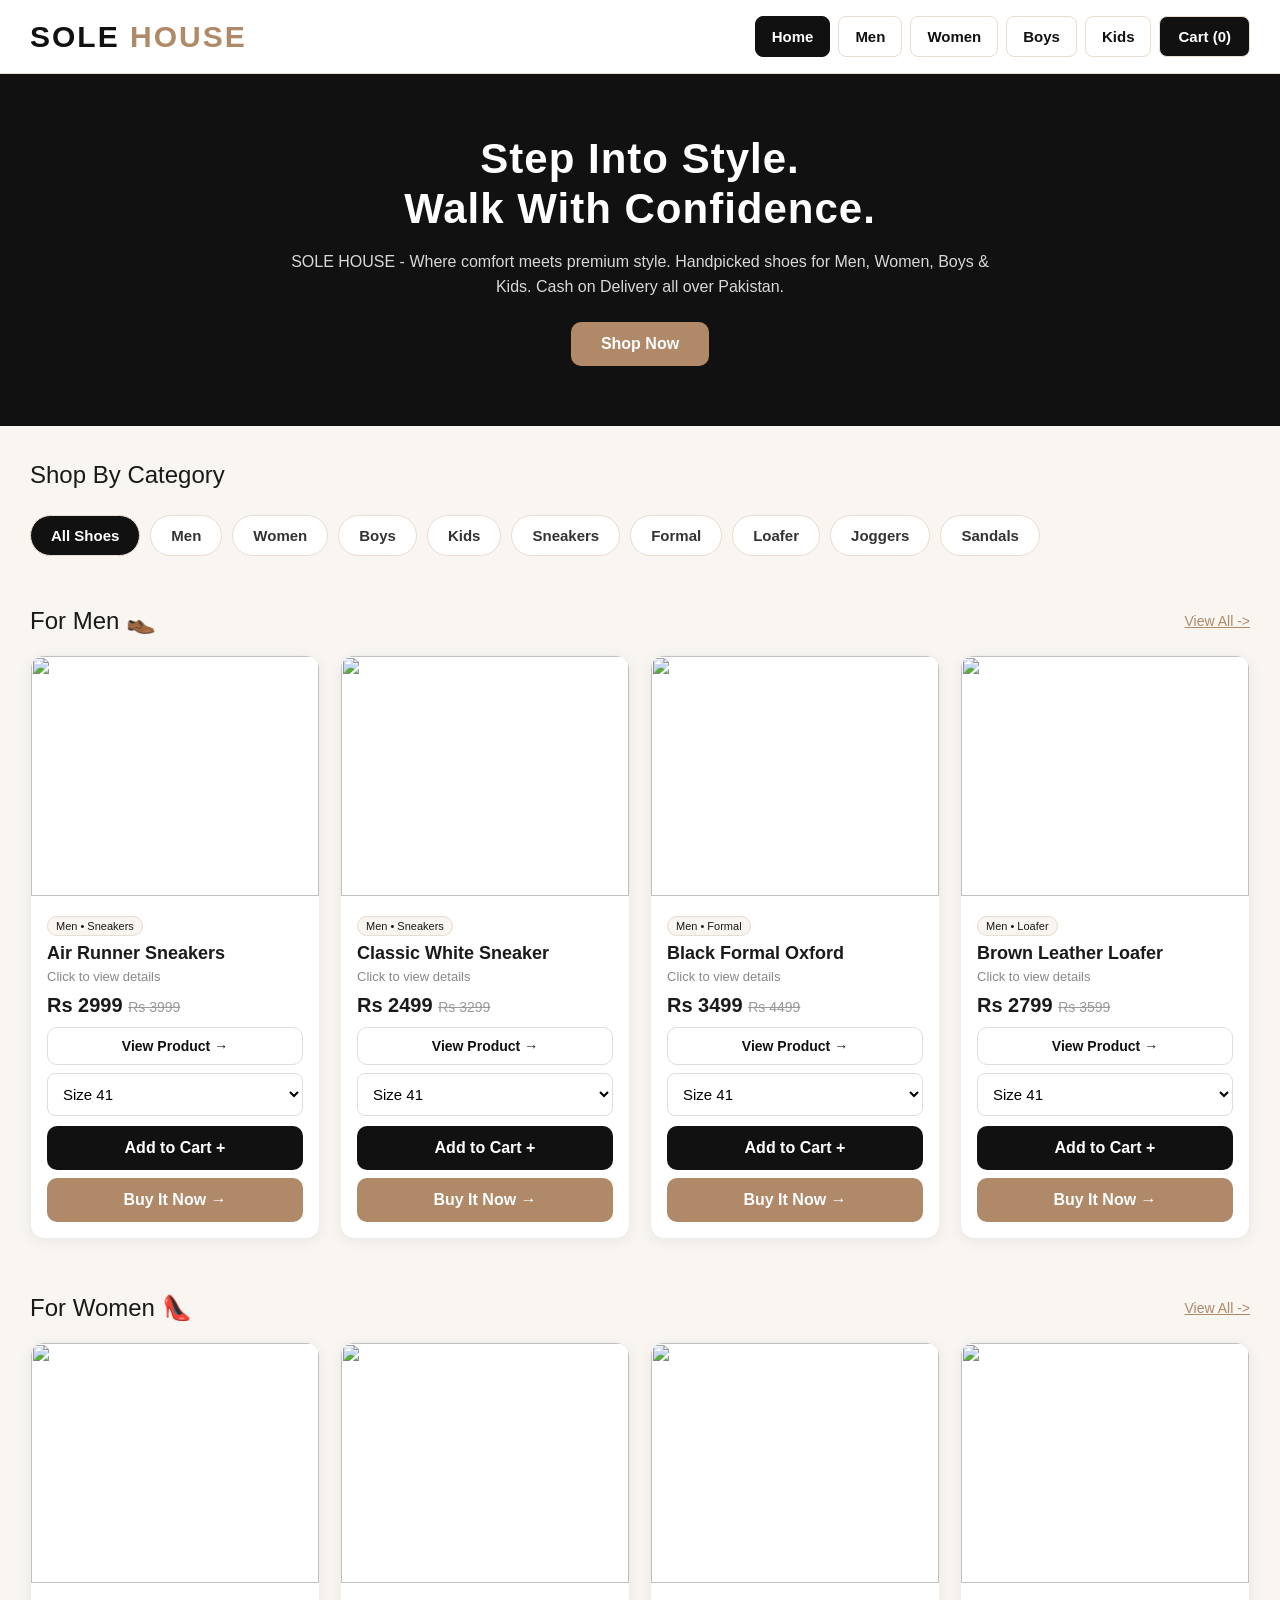
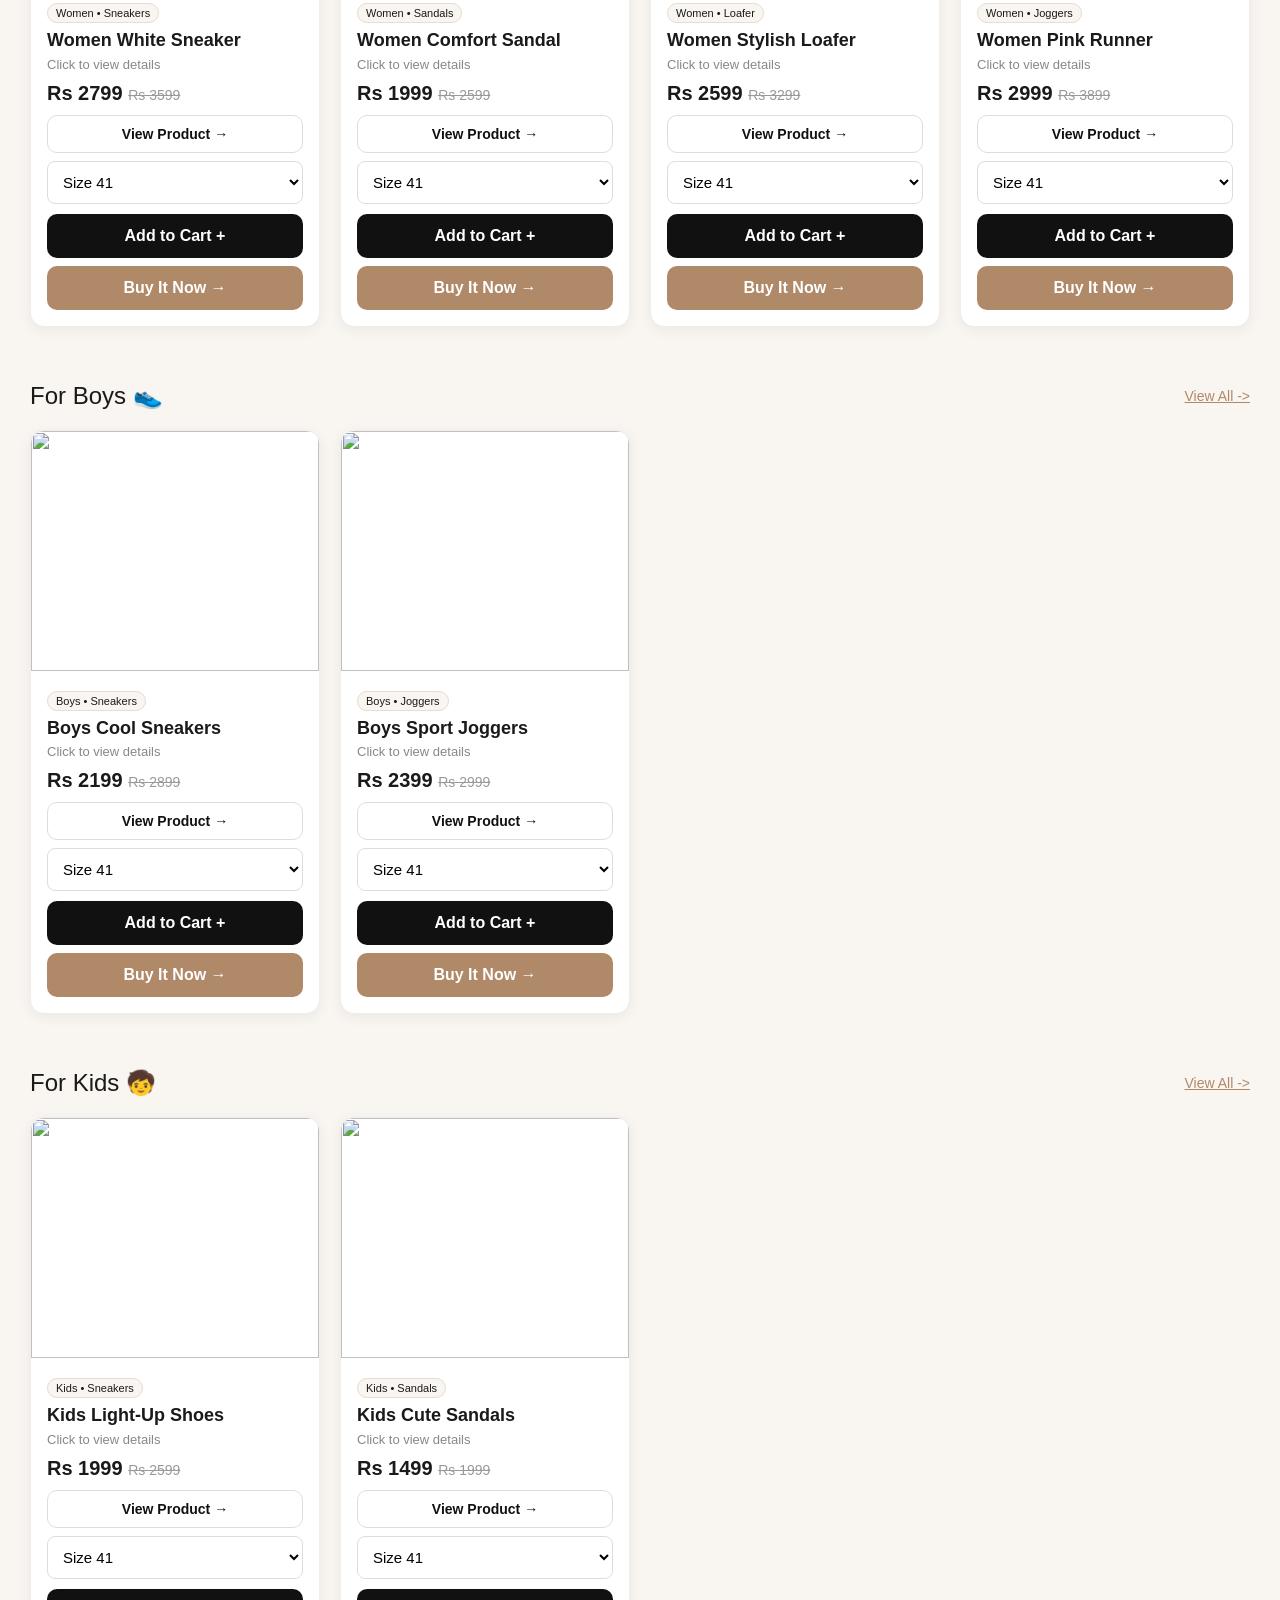
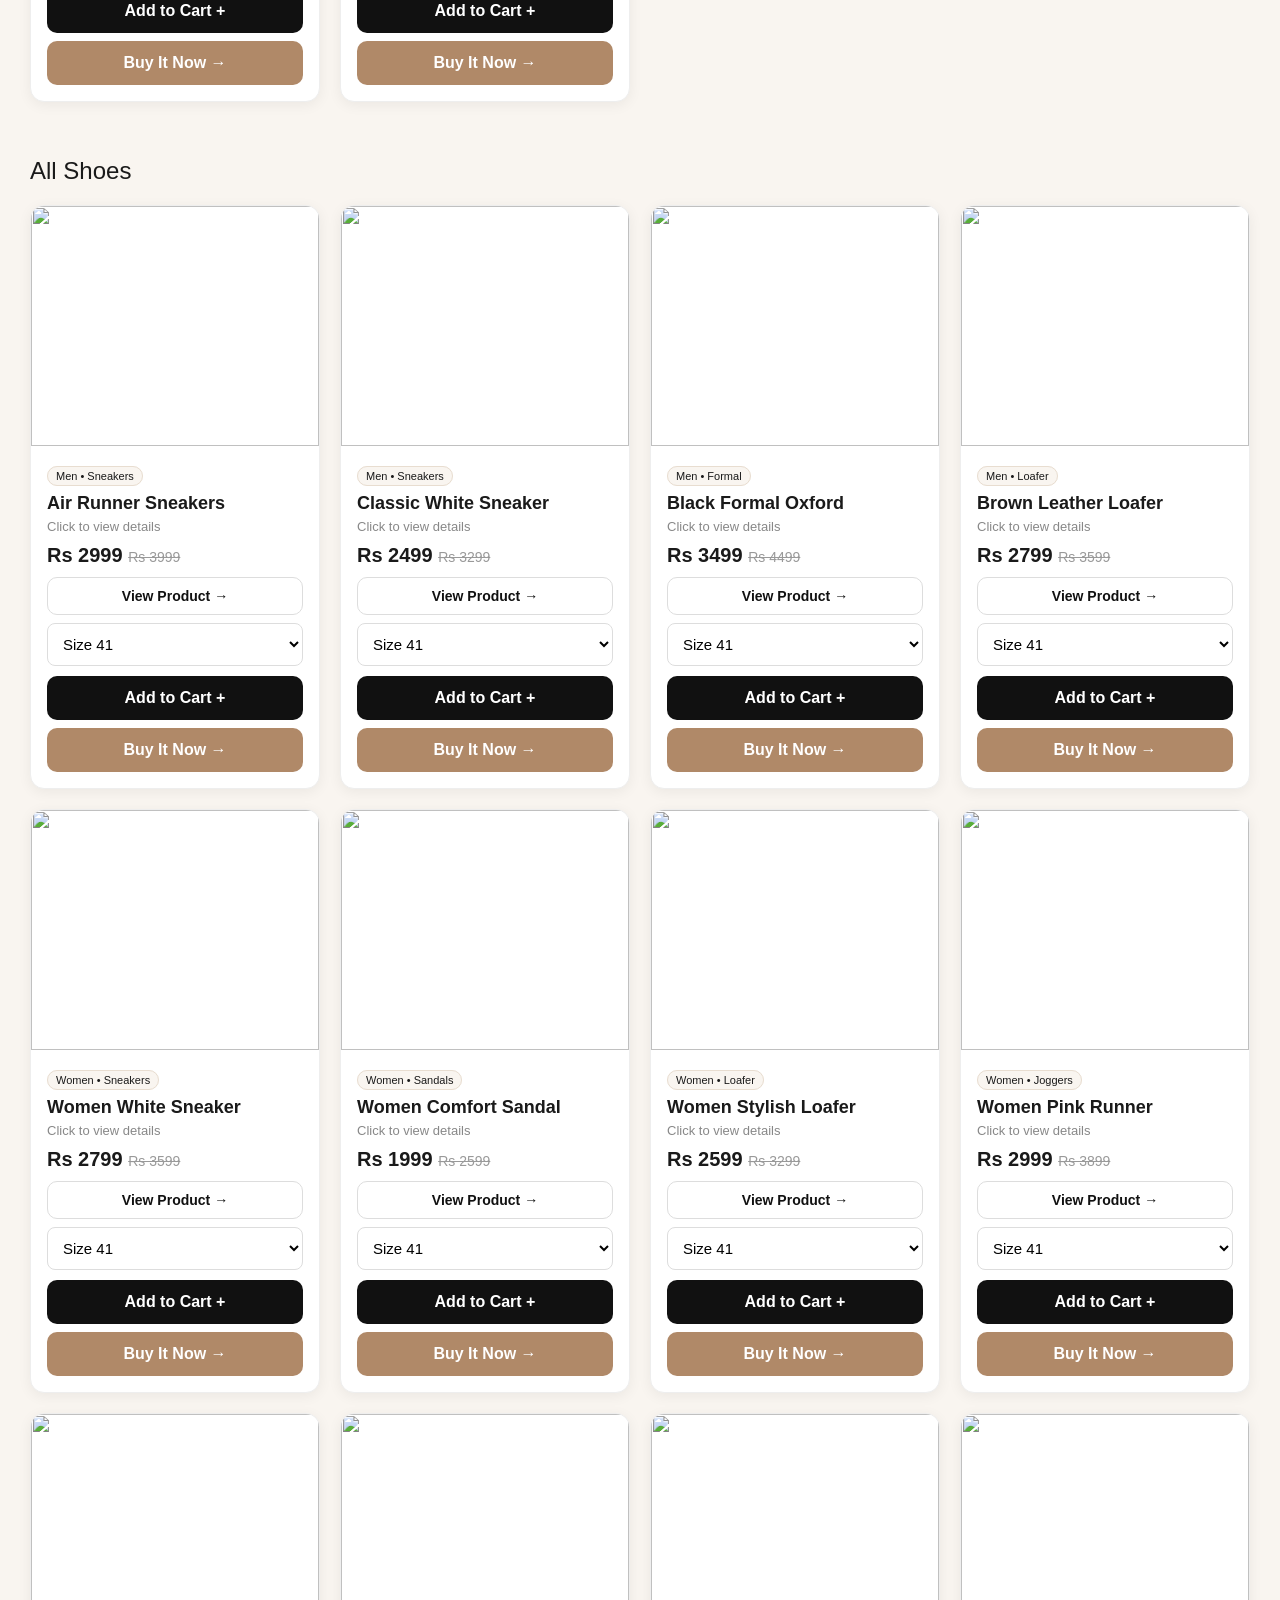
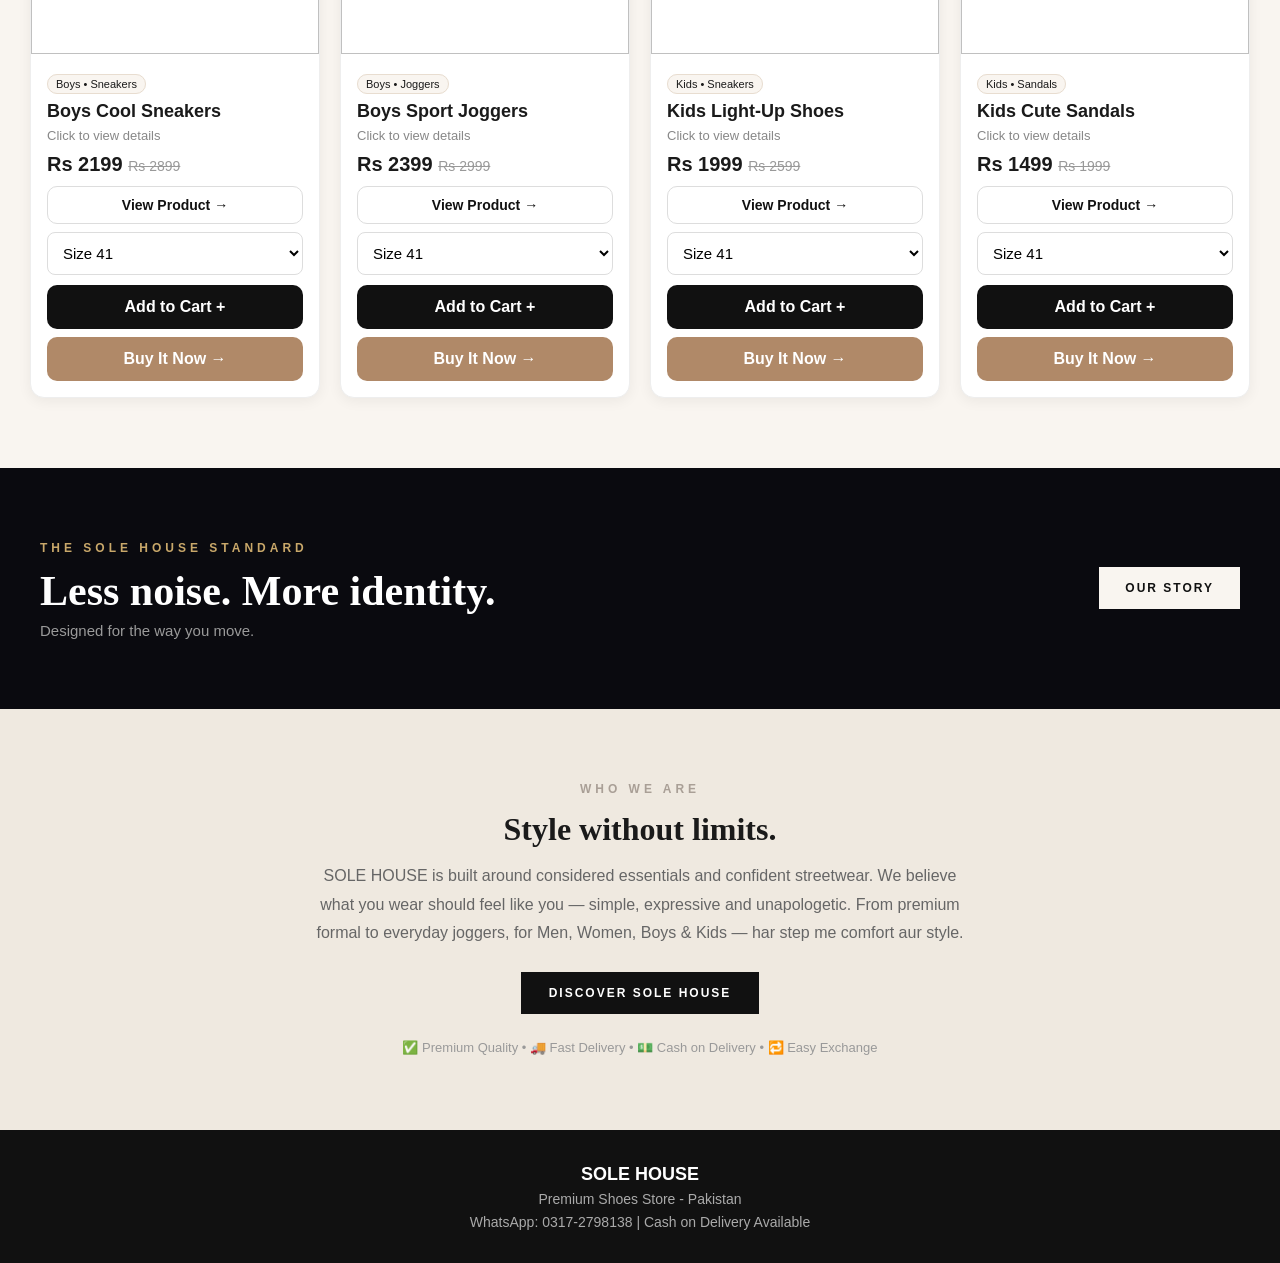
==== sole index.html @ 08cd83a7 "Add files via upload" ====
<!DOCTYPE html>
<html lang="en">
<head>
<meta charset="UTF-8">
<meta name="viewport" content="width=device-width, initial-scale=1.0">
<title>SOLE HOUSE - Premium Shoes Store</title>
<style>
*{margin:0;padding:0;box-sizing:border-box;font-family:'Segoe UI',Arial,sans-serif}
body{background:#F9F5F0;color:#1a1a1a}
header{background:#fff;color:#111;padding:16px 30px;position:sticky;top:0;z-index:100;border-bottom:1px solid #e8ddd0}
.top{display:flex;justify-content:space-between;align-items:center;flex-wrap:wrap;gap:12px;max-width:1300px;margin:auto}
.logo{font-size:30px;font-weight:900;letter-spacing:2px;cursor:pointer}
.logo span{color:#B08968}
nav{display:flex;gap:8px;flex-wrap:wrap}
nav button{background:#fff;color:#111;border:1px solid #e8ddd0;padding:11px 16px;font-size:15px;font-weight:700;border-radius:8px;cursor:pointer}
nav button:hover, nav button.active{background:#111;color:#fff;border-color:#111}
.cart-btn{background:#111!important;color:#fff!important;padding:11px 18px!important}
.hero{background:#111;color:#fff;text-align:center;padding:60px 20px}
.hero h1{font-size:42px;line-height:1.2;letter-spacing:1px}
.hero p{margin:14px auto;max-width:700px;font-size:16px;color:#d8d8d8;line-height:1.6}
.hero button{background:#B08968;color:#fff;border:none;padding:13px 30px;font-size:16px;font-weight:800;border-radius:10px;cursor:pointer;margin-top:8px}
.section-title{max-width:1300px;margin:35px auto 10px;padding:0 30px;font-size:24px;display:flex;justify-content:space-between;align-items:center}
.section-title a{font-size:14px;color:#B08968;cursor:pointer;text-decoration:underline}
.cat{display:flex;gap:10px;overflow:auto;padding:16px 30px;max-width:1300px;margin:auto}
.cat button{background:#fff;border:1px solid #e8ddd0;padding:11px 20px;font-size:15px;font-weight:700;border-radius:30px;cursor:pointer;white-space:nowrap;color:#333}
.cat button.active{background:#111;color:#fff}
.grid{display:grid;grid-template-columns:repeat(auto-fill,minmax(250px,1fr));gap:20px;padding:10px 30px 20px;max-width:1300px;margin:auto}
.card{background:#fff;border-radius:14px;overflow:hidden;box-shadow:0 3px 14px rgba(0,0,0,.06);border:1px solid #eee;cursor:pointer;transition:.2s}
.card:hover{transform:translateY(-4px);box-shadow:0 8px 20px rgba(0,0,0,.12)}
.card img{width:100%;height:240px;object-fit:cover}
.card .info{padding:16px}
.card h3{font-size:18px;line-height:1.3}
.card p{color:#888;font-size:13px;margin-top:4px}
.price{font-size:20px;font-weight:900;margin:10px 0}
.price s{color:#999;font-size:14px;font-weight:400}
select{width:100%;padding:11px;border-radius:8px;border:1px solid #ddd;margin-bottom:10px;font-size:15px;background:#fff}
.add{width:100%;background:#111;color:#fff;border:none;padding:13px;border-radius:10px;font-size:16px;font-weight:800;cursor:pointer}
.add:hover{background:#B08968}
.buy-now{width:100%;background:#B08968;color:#fff;border:none;padding:13px;border-radius:10px;font-size:16px;font-weight:800;cursor:pointer;margin-top:8px}
.buy-now:hover{background:#111}
.view-btn{width:100%;background:#fff;color:#111;border:1px solid #ddd;padding:10px;border-radius:10px;font-size:14px;font-weight:700;cursor:pointer;margin-bottom:8px}
.about-black{background:#0a0a0f;color:#fff;padding:70px 30px;margin-top:50px}
.about-black-inner{max-width:1200px;margin:auto;display:flex;justify-content:space-between;align-items:center;gap:30px;flex-wrap:wrap}
.about-black small{letter-spacing:4px;font-size:12px;color:#C9A86A;font-weight:700}
.about-black h2{font-size:42px;font-family:Georgia,serif;line-height:1.1;margin:12px 0 8px}
.about-black p{color:#9a9a9a;font-size:15px}
.about-black button{background:#F9F5F0;color:#111;border:none;padding:14px 26px;font-size:12px;letter-spacing:2px;font-weight:800;cursor:pointer}
.about-white{background:#EFE9E0;text-align:center;padding:70px 25px}
.about-white small{letter-spacing:4px;font-size:12px;color:#a99f96;font-weight:700}
.about-white h2{font-size:32px;font-family:Georgia,serif;margin:14px 0}
.about-white p{max-width:650px;margin:0 auto;color:#666;font-size:16px;line-height:1.8}
.about-white button{background:#111;color:#fff;border:none;padding:14px 28px;font-size:12px;letter-spacing:2px;font-weight:800;cursor:pointer;margin-top:24px}
#productModal{position:fixed;inset:0;background:rgba(0,0,0,.6);z-index:300;display:none;align-items:center;justify-content:center;padding:20px}
#productModal.open{display:flex}
.modal-box{background:#fff;width:100%;max-width:900px;border-radius:20px;overflow:hidden;max-height:90vh;overflow-y:auto;display:flex;flex-wrap:wrap;position:relative}
.modal-box .left{flex:1;min-width:300px}
.modal-box .left img{width:100%;height:100%;min-height:350px;object-fit:cover}
.modal-box .right{flex:1;min-width:300px;padding:30px}
.modal-box .right h2{font-size:28px;line-height:1.2}
.modal-box .right .m-price{font-size:26px;font-weight:900;margin:14px 0}
.modal-box .right .m-price s{font-size:16px;color:#999;font-weight:400}
.modal-box .right p{color:#666;font-size:15px;line-height:1.7;margin:8px 0}
.size-row{display:flex;gap:8px;flex-wrap:wrap;margin:14px 0}
.size-row button{padding:11px 16px;border:1px solid #ddd;background:#fff;border-radius:8px;cursor:pointer;font-weight:700;font-size:15px}
.size-row button.active{background:#111;color:#fff}
.qty-row{display:flex;align-items:center;gap:12px;margin:14px 0}
.qty-row button{width:38px;height:38px;border:1px solid #ddd;background:#fff;border-radius:8px;font-size:20px;cursor:pointer}
.modal-add{width:100%;background:#111;color:#fff;border:none;padding:16px;border-radius:12px;font-size:17px;font-weight:900;cursor:pointer;margin-top:6px}
.modal-add:hover{background:#B08968}
.modal-close{position:absolute;top:12px;right:12px;background:#fff;border:none;width:36px;height:36px;border-radius:50%;font-size:18px;cursor:pointer;box-shadow:0 2px 10px rgba(0,0,0,.2);z-index:2}
#cartBox{position:fixed;right:0;top:0;width:100%;max-width:440px;height:100%;background:#fff;z-index:400;transform:translateX(100%);transition:.3s;padding:24px;overflow:auto}
#cartBox.open{transform:translateX(0)}
.cart-item{display:flex;gap:12px;border-bottom:1px solid #eee;padding:12px 0;font-size:15px}
.cart-item img{width:70px;height:70px;object-fit:cover;border-radius:10px}
input{width:100%;padding:13px;border:1px solid #ddd;border-radius:10px;margin:7px 0;font-size:15px}
.order-btn{width:100%;background:#111;color:#fff;border:none;padding:15px;border-radius:12px;font-size:17px;font-weight:900;cursor:pointer;margin-top:8px}
.order-btn:hover{background:#B08968}
.close{float:right;background:#f0f0f0;border:none;padding:8px 12px;border-radius:8px;cursor:pointer}
.footer{background:#111;color:#aaa;text-align:center;padding:30px 20px;font-size:14px;line-height:1.6}
.footer b{color:#fff;font-size:18px}
</style>
</head>
<body>
<header><div class="top"><div class="logo" onclick="window.scrollTo({top:0,behavior:'smooth'})">SOLE <span>HOUSE</span></div><nav><button class="active" onclick="filterCat('All',this)">Home</button><button onclick="filterCat('Men',this)">Men</button><button onclick="filterCat('Women',this)">Women</button><button onclick="filterCat('Boys',this)">Boys</button><button onclick="filterCat('Kids',this)">Kids</button><button class="cart-btn" onclick="openCart()">Cart (<span id="cartCount">0</span>)</button></nav></div></header>
<div class="hero"><h1>Step Into Style.<br>Walk With Confidence.</h1><p>SOLE HOUSE - Where comfort meets premium style. Handpicked shoes for Men, Women, Boys & Kids. Cash on Delivery all over Pakistan.</p><button onclick="document.getElementById('grid').scrollIntoView({behavior:'smooth'})">Shop Now</button></div>
<div class="section-title"><span>Shop By Category</span></div>
<div class="cat"><button class="active" onclick="filterCat('All',this)">All Shoes</button><button onclick="filterCat('Men',this)">Men</button><button onclick="filterCat('Women',this)">Women</button><button onclick="filterCat('Boys',this)">Boys</button><button onclick="filterCat('Kids',this)">Kids</button><button onclick="filterCat('Sneakers',this)">Sneakers</button><button onclick="filterCat('Formal',this)">Formal</button><button onclick="filterCat('Loafer',this)">Loafer</button><button onclick="filterCat('Joggers',this)">Joggers</button><button onclick="filterCat('Sandals',this)">Sandals</button></div>
<div class="section-title"><span>For Men 👞</span><a onclick="filterCat('Men',null)">View All -></a></div><div class="grid" id="gridMen"></div>
<div class="section-title"><span>For Women 👠</span><a onclick="filterCat('Women',null)">View All -></a></div><div class="grid" id="gridWomen"></div>
<div class="section-title"><span>For Boys 👟</span><a onclick="filterCat('Boys',null)">View All -></a></div><div class="grid" id="gridBoys"></div>
<div class="section-title"><span>For Kids 🧒</span><a onclick="filterCat('Kids',null)">View All -></a></div><div class="grid" id="gridKids"></div>
<div class="section-title"><span>All Shoes</span></div><div class="grid" id="grid"></div>
<div class="about-black"><div class="about-black-inner"><div><small>THE SOLE HOUSE STANDARD</small><h2>Less noise. More identity.</h2><p>Designed for the way you move.</p></div><button onclick="document.getElementById('whoWeAre').scrollIntoView({behavior:'smooth'})">OUR STORY</button></div></div>
<div class="about-white" id="whoWeAre"><small>WHO WE ARE</small><h2>Style without limits.</h2><p>SOLE HOUSE is built around considered essentials and confident streetwear. We believe what you wear should feel like you — simple, expressive and unapologetic. From premium formal to everyday joggers, for Men, Women, Boys & Kids — har step me comfort aur style.</p><button onclick="document.getElementById('grid').scrollIntoView({behavior:'smooth'})">DISCOVER SOLE HOUSE</button><p style="margin-top:22px;font-size:13px;color:#999">✅ Premium Quality • 🚚 Fast Delivery • 💵 Cash on Delivery • 🔁 Easy Exchange</p></div>
<div id="productModal" onclick="if(event.target===this) closeProduct()"><div class="modal-box"><button class="modal-close" onclick="closeProduct()">✕</button><div class="left"><img id="mImg" src=""></div><div class="right"><span id="mTag" style="font-size:12px;background:#F9F5F0;border:1px solid #e8ddd0;padding:4px 10px;border-radius:20px"></span><h2 id="mName" style="margin-top:10px"></h2><div class="m-price"><span id="mPrice"></span> <s id="mOld"></s> <span id="mSave" style="font-size:13px;background:#e8f5e9;color:#2e7d32;padding:4px 8px;border-radius:8px;margin-left:6px"></span></div><p id="mDesc"></p><p><b>Select Size:</b></p><div class="size-row" id="mSizes"></div><p><b>Quantity:</b></p><div class="qty-row"><button onclick="changeQty(-1)">-</button><span id="mQty" style="font-size:18px;font-weight:800;min-width:20px;text-align:center">1</span><button onclick="changeQty(1)">+</button><span style="font-size:13px;color:#2e7d32">● In Stock - Ready to Ship</span></div><button class="modal-add" onclick="addFromModal()">Add to Cart +</button><button class="modal-add" style="background:#B08968;margin-top:8px" onclick="buyNowFromModal()">Buy It Now - Direct Checkout</button><p style="font-size:13px;text-align:center">🚚 Karachi Rs 200 | Other Cities Rs 300 • 💵 Cash on Delivery</p></div></div></div>
<div id="cartBox"><button class="close" onclick="closeCart()">X</button><h2 style="font-size:22px">Your Cart</h2><div id="cartItems" style="margin:12px 0"></div><h3 id="totalText" style="font-size:19px">Total: Rs 0</h3><hr style="margin:14px 0"><h3 style="font-size:18px">Checkout - Cash on Delivery</h3><input id="cName" placeholder="Full Name *"><input id="cPhone" placeholder="Mobile Number *"><input id="cAddress" placeholder="Complete Address *"><input id="cCity" placeholder="City"><button class="order-btn" onclick="placeOrder()">Place Order</button><p style="font-size:13px;color:#888;margin-top:10px;text-align:center">Delivery: Karachi Rs 200 | Other Cities Rs 300</p></div>
<div class="footer"><b>SOLE HOUSE</b><br>Premium Shoes Store - Pakistan<br>WhatsApp: 0317-2798138 | Cash on Delivery Available</div>
<script>
let products=[
{name:"Air Runner Sneakers",cat:"Sneakers",group:"Men",price:2999,old:3999,img:"https://images.unsplash.com/photo-1542291026-7eec264c27ff?w=900",desc:"Lightweight Air Runner with soft cushion sole. Perfect for daily wear."},
{name:"Classic White Sneaker",cat:"Sneakers",group:"Men",price:2499,old:3299,img:"https://images.unsplash.com/photo-1549298916-b41d501d3772?w=900",desc:"Classic white sneaker - har outfit ke saath jachta hai."},
{name:"Black Formal Oxford",cat:"Formal",group:"Men",price:3499,old:4499,img:"https://images.unsplash.com/photo-1614252369475-531eba835eb1?w=900",desc:"Premium Black Oxford for office, wedding & formal events."},
{name:"Brown Leather Loafer",cat:"Loafer",group:"Men",price:2799,old:3599,img:"https://images.unsplash.com/photo-1614252235316-8c857d38b5f4?w=900",desc:"Brown Leather Loafer - classy aur comfortable."},
{name:"Women White Sneaker",cat:"Sneakers",group:"Women",price:2799,old:3599,img:"https://images.unsplash.com/photo-1549298916-b41d501d3772?w=900",desc:"Women ke liye light aur comfortable white sneaker."},
{name:"Women Comfort Sandal",cat:"Sandals",group:"Women",price:1999,old:2599,img:"https://images.unsplash.com/photo-1603487742131-4160ec999306?w=900",desc:"Women Comfort Sandal - soft sole, daily wear ke liye best."},
{name:"Women Stylish Loafer",cat:"Loafer",group:"Women",price:2599,old:3299,img:"https://images.unsplash.com/photo-1614252235316-8c857d38b5f4?w=900",desc:"Women Stylish Loafer - elegant aur comfortable."},
{name:"Women Pink Runner",cat:"Joggers",group:"Women",price:2999,old:3899,img:"https://images.unsplash.com/photo-1595950653106-6c9ebd614d3a?w=900",desc:"Women Pink Runner - jogging aur daily walk ke liye."},
{name:"Boys Cool Sneakers",cat:"Sneakers",group:"Boys",price:2199,old:2899,img:"https://images.unsplash.com/photo-1514989940723-e8e51635b782?w=900",desc:"Boys ke liye cool sneakers - durable aur stylish."},
{name:"Boys Sport Joggers",cat:"Joggers",group:"Boys",price:2399,old:2999,img:"https://images.unsplash.com/photo-1595950653106-6c9ebd614d3a?w=900",desc:"Boys Sport Joggers - running aur sports ke liye."},
{name:"Kids Light-Up Shoes",cat:"Sneakers",group:"Kids",price:1999,old:2599,img:"https://images.unsplash.com/photo-1519238263530-99bdd11df2ea?w=900",desc:"Kids Light-Up Shoes - bachon ki favourite."},
{name:"Kids Cute Sandals",cat:"Sandals",group:"Kids",price:1499,old:1999,img:"https://images.unsplash.com/photo-1603487742131-4160ec999306?w=900",desc:"Kids Cute Sandals - soft aur comfortable."}
];
let cart=[];let currentCat='All';let currentProduct=0;let selectedSize='Size 41';let qty=1;
function cardHTML(p,i){return `<div class="card"><img src="${p.img}" onclick="openProduct(${i})"><div class="info"><span style="font-size:11px;background:#F9F5F0;border:1px solid #e8ddd0;padding:3px 8px;border-radius:10px">${p.group} • ${p.cat}</span><h3 style="margin-top:8px" onclick="openProduct(${i})">${p.name}</h3><p>Click to view details</p><div class="price">Rs ${p.price} <s>Rs ${p.old}</s></div><button class="view-btn" onclick="openProduct(${i})">View Product →</button><select id="size-${i}" onclick="event.stopPropagation()"><option>Size 39</option><option>Size 40</option><option selected>Size 41</option><option>Size 42</option><option>Size 43</option><option>Size 44</option></select><button class="add" onclick="event.stopPropagation();addToCart(${i})">Add to Cart +</button><button class="buy-now" onclick="event.stopPropagation();buyNowFromCard(${i})">Buy It Now →</button></div></div>`;}
function render(){
  document.getElementById('gridMen').innerHTML=products.map((p,i)=>({p,i})).filter(x=>x.p.group==='Men').slice(0,4).map(x=>cardHTML(x.p,x.i)).join('');
  document.getElementById('gridWomen').innerHTML=products.map((p,i)=>({p,i})).filter(x=>x.p.group==='Women').slice(0,4).map(x=>cardHTML(x.p,x.i)).join('');
  document.getElementById('gridBoys').innerHTML=products.map((p,i)=>({p,i})).filter(x=>x.p.group==='Boys').map(x=>cardHTML(x.p,x.i)).join('');
  document.getElementById('gridKids').innerHTML=products.map((p,i)=>({p,i})).filter(x=>x.p.group==='Kids').map(x=>cardHTML(x.p,x.i)).join('');
  const g=document.getElementById('grid');g.innerHTML='';
  products.filter(p=>currentCat==='All'||p.group===currentCat||p.cat===currentCat).forEach((p)=>{let i=products.indexOf(p);g.innerHTML+=cardHTML(p,i);});
}
function filterCat(c,btn){currentCat=c;document.querySelectorAll('nav button, .cat button').forEach(b=>b.classList.remove('active'));if(btn)btn.classList.add('active');render();document.getElementById('grid').scrollIntoView({behavior:'smooth'});}
function openProduct(i){currentProduct=i;qty=1;selectedSize='Size 41';const p=products[i];document.getElementById('mImg').src=p.img;document.getElementById('mName').innerText=p.name;document.getElementById('mTag').innerText=p.group+' • '+p.cat;document.getElementById('mPrice').innerText='Rs '+p.price;document.getElementById('mOld').innerText='Rs '+p.old;document.getElementById('mSave').innerText='Save Rs '+(p.old-p.price);document.getElementById('mDesc').innerText=p.desc||'';document.getElementById('mQty').innerText='1';let sizes=['39','40','41','42','43','44'];document.getElementById('mSizes').innerHTML=sizes.map(s=>`<button onclick="selectSize(this,'Size ${s}')" class="${s==='41'?'active':''}">Size ${s}</button>`).join('');document.getElementById('productModal').classList.add('open');}
function closeProduct(){document.getElementById('productModal').classList.remove('open');}
function selectSize(btn,size){selectedSize=size;document.querySelectorAll('#mSizes button').forEach(b=>b.classList.remove('active'));btn.classList.add('active');}
function changeQty(n){qty=Math.max(1,qty+n);document.getElementById('mQty').innerText=qty;}
function addFromModal(){const p=products[currentProduct];for(let k=0;k<qty;k++){cart.push({...p,size:selectedSize});}document.getElementById('cartCount').innerText=cart.length;closeProduct();openCart();}
function buyNowFromCard(i){const p=products[i];const size=document.getElementById('size-'+i).value;cart.push({...p,size});document.getElementById('cartCount').innerText=cart.length;openCart();document.getElementById('cName').focus();}
function buyNowFromModal(){const p=products[currentProduct];for(let k=0;k<qty;k++){cart.push({...p,size:selectedSize});}document.getElementById('cartCount').innerText=cart.length;closeProduct();openCart();document.getElementById('cName').focus();}
function addToCart(i){const p=products[i];const size=document.getElementById('size-'+i).value;cart.push({...p,size});document.getElementById('cartCount').innerText=cart.length;openCart();}
function openCart(){document.getElementById('cartBox').classList.add('open');renderCart();}
function closeCart(){document.getElementById('cartBox').classList.remove('open');}
function renderCart(){const box=document.getElementById('cartItems');if(cart.length===0){box.innerHTML='<p>Your cart is empty.</p>';}else{box.innerHTML=cart.map((c,idx)=>`<div class="cart-item"><img src="${c.img}"><div><b>${c.name}</b><br>${c.size} - Rs ${c.price} <button onclick="removeItem(${idx})" style="color:red;border:none;background:none;cursor:pointer">Remove</button></div></div>`).join('');}let total=cart.reduce((s,c)=>s+c.price,0);document.getElementById('totalText').innerText='Total: Rs '+total;}
function removeItem(idx){cart.splice(idx,1);document.getElementById('cartCount').innerText=cart.length;renderCart();}
function placeOrder(){const name=document.getElementById('cName').value.trim();const phone=document.getElementById('cPhone').value.trim();const addr=document.getElementById('cAddress').value.trim();const city=document.getElementById('cCity').value.trim();if(!name||!phone||!addr){alert('Please fill Name, Number and Address');return;}if(cart.length===0){alert('Please add shoes to cart first!');return;}let total=cart.reduce((s,c)=>s+c.price,0);let itemsText=cart.map(c=>`${c.name} (${c.size}) - Rs ${c.price}\nPhoto: ${c.img}`).join('\n\n');let msg=`New Order - SOLE HOUSE\n\nName: ${name}\nPhone: ${phone}\nCity: ${city}\nAddress: ${addr}\n\nItems:\n${itemsText}\n\nTotal: Rs ${total}\nPayment: Cash on Delivery`;window.open('https://wa.me/923172798138?text='+encodeURIComponent(msg),'_blank');}
render();
</script>
</body>
</html>
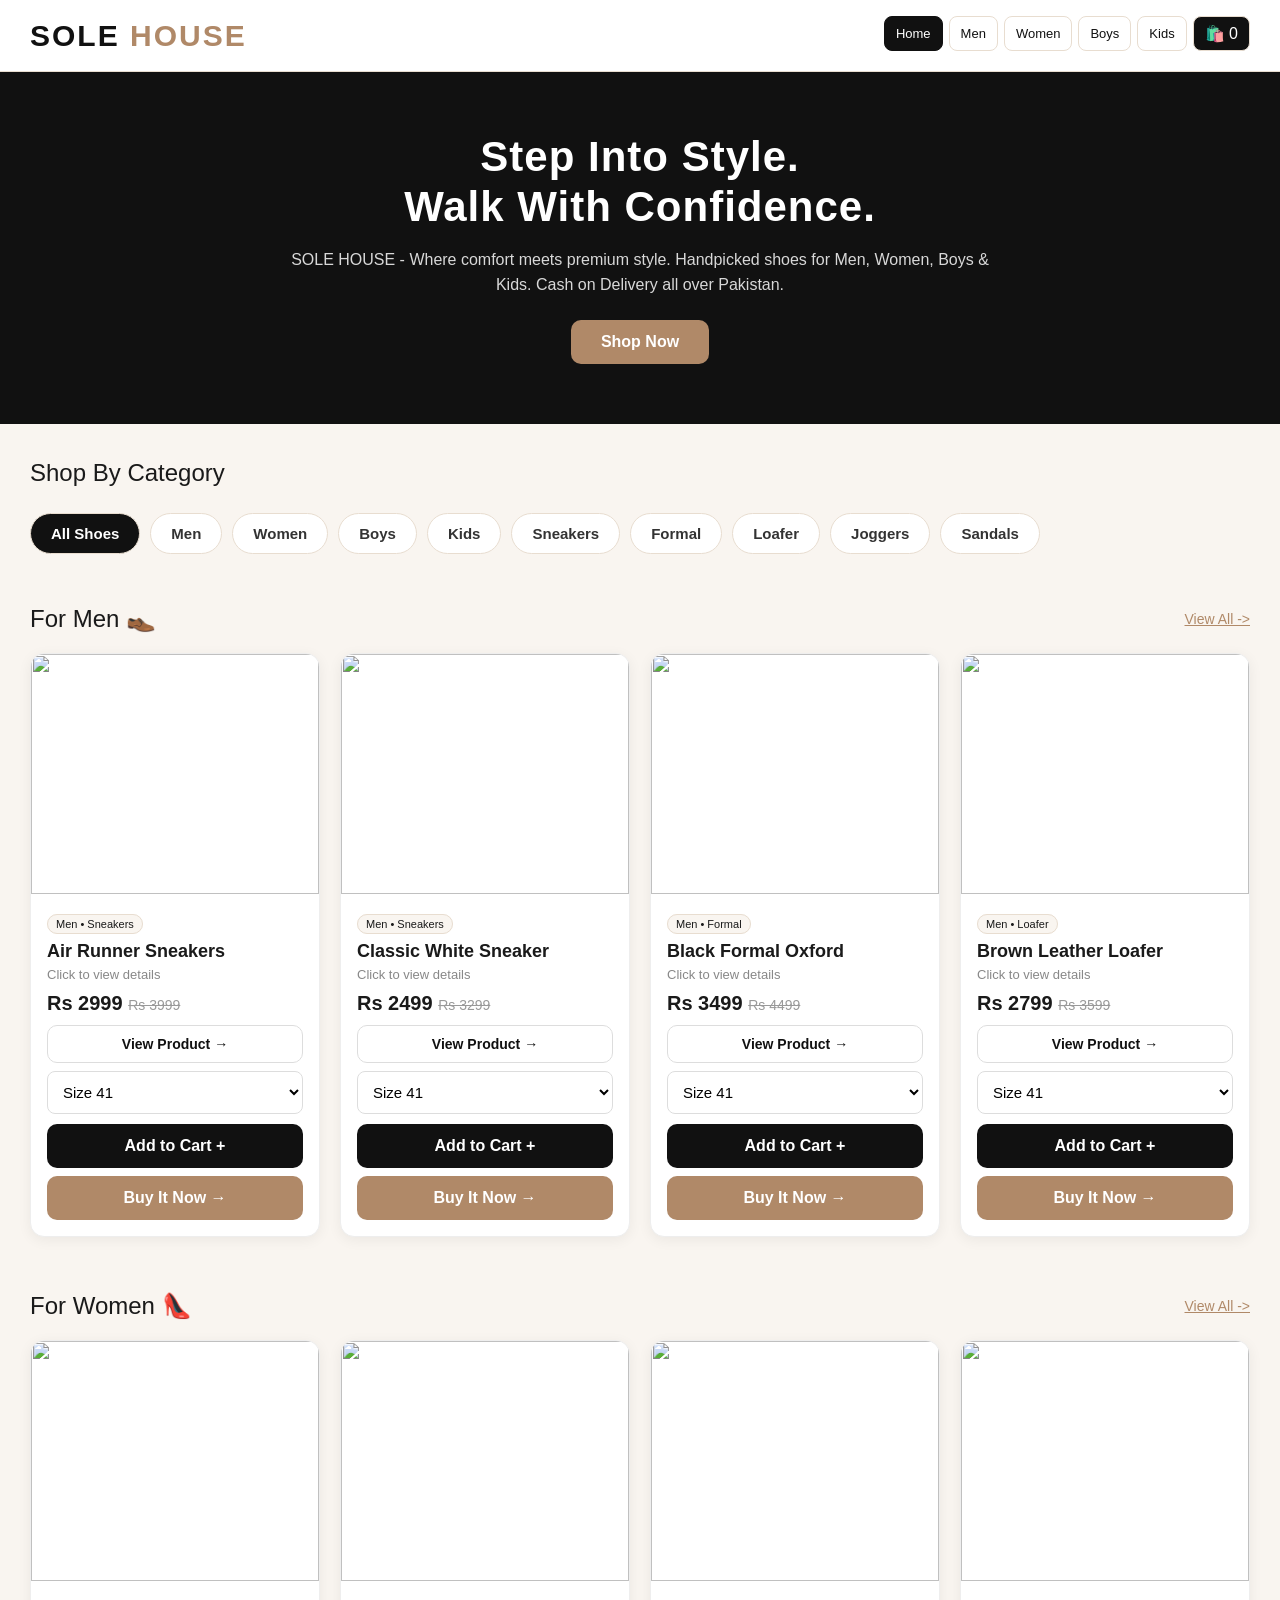
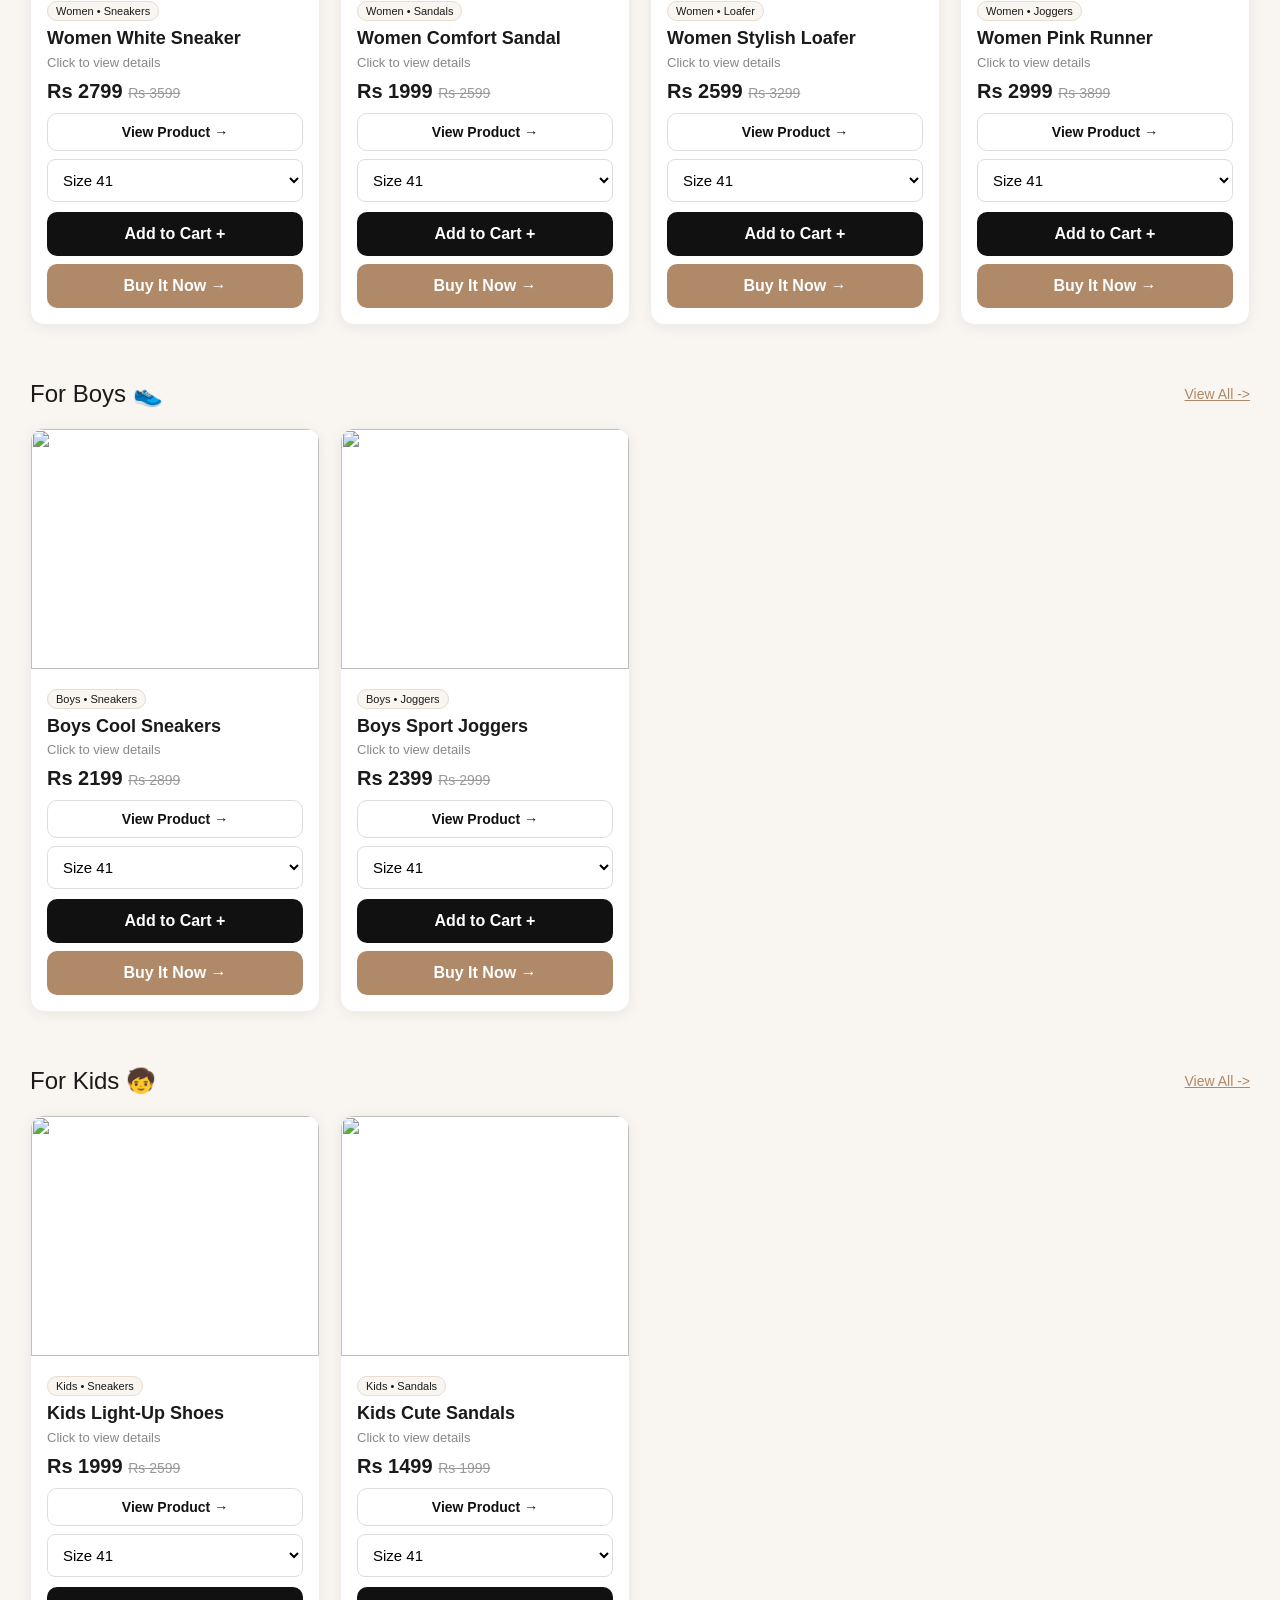
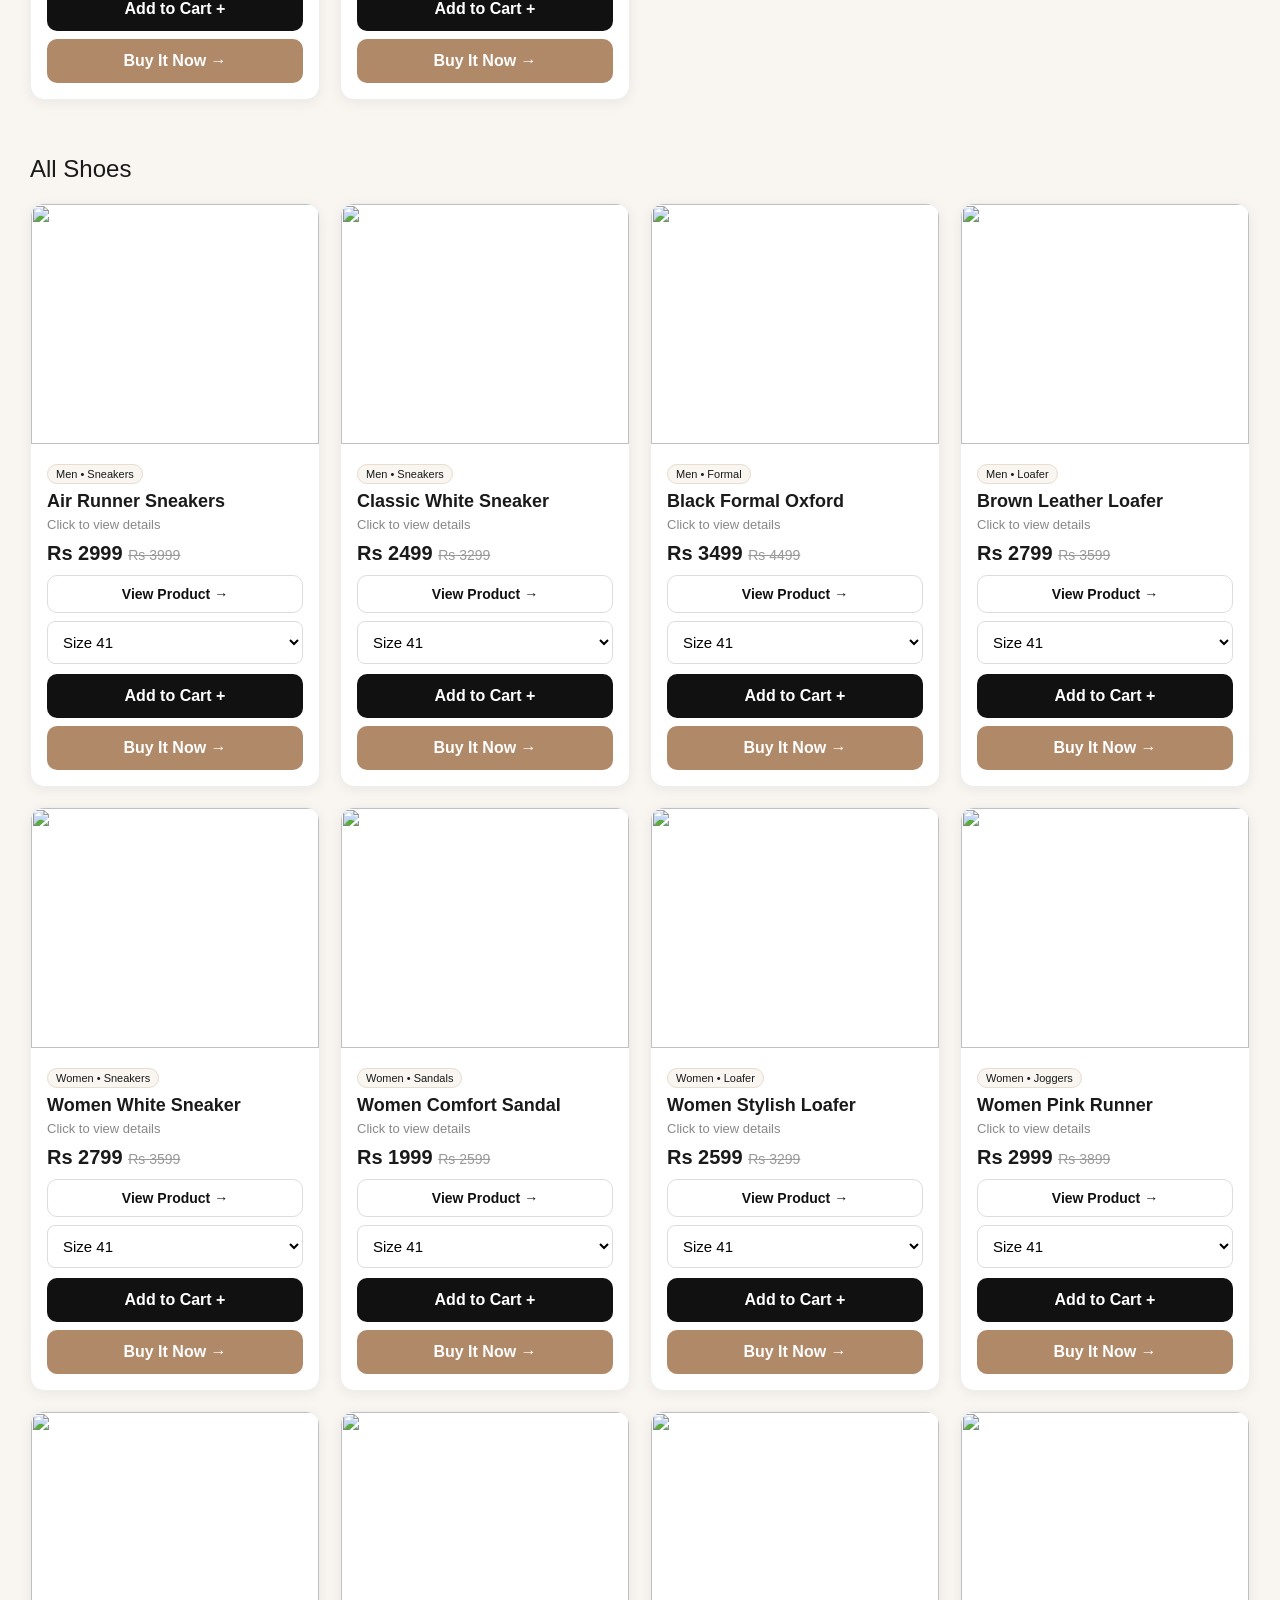
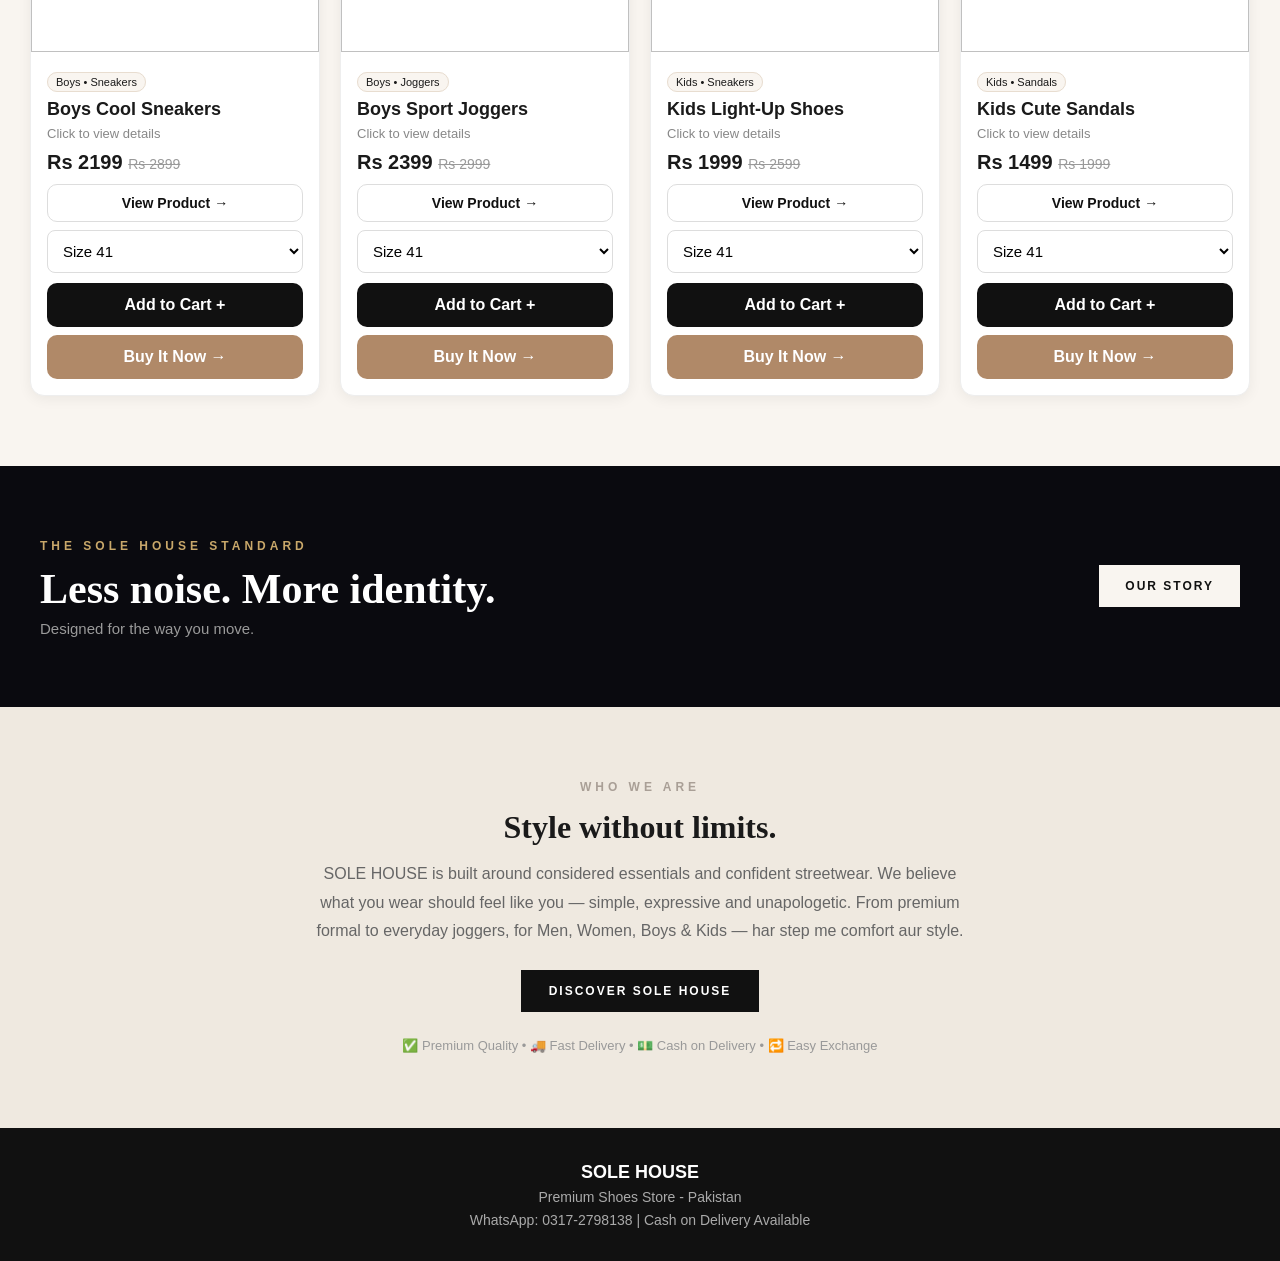
==== commit 265a704c: "Add files via upload" ====
--- a/sole index.html
+++ b/sole index.html
@@ -11,10 +11,10 @@
 .top{display:flex;justify-content:space-between;align-items:center;flex-wrap:wrap;gap:12px;max-width:1300px;margin:auto}
 .logo{font-size:30px;font-weight:900;letter-spacing:2px;cursor:pointer}
 .logo span{color:#B08968}
-nav{display:flex;gap:8px;flex-wrap:wrap}
-nav button{background:#fff;color:#111;border:1px solid #e8ddd0;padding:11px 16px;font-size:15px;font-weight:700;border-radius:8px;cursor:pointer}
+nav{display:flex;gap:6px;flex-wrap:nowrap;overflow-x:auto;padding-bottom:4px}
+nav button{background:#fff;color:#111;border:1px solid #e8ddd0;padding:7px 11px;font-size:13px;white-space:nowrap;border-radius:8px;cursor:pointer}
 nav button:hover, nav button.active{background:#111;color:#fff;border-color:#111}
-.cart-btn{background:#111!important;color:#fff!important;padding:11px 18px!important}
+.cart-btn{background:#111!important;color:#fff!important;padding:7px 11px!important;font-size:16px!important}
 .hero{background:#111;color:#fff;text-align:center;padding:60px 20px}
 .hero h1{font-size:42px;line-height:1.2;letter-spacing:1px}
 .hero p{margin:14px auto;max-width:700px;font-size:16px;color:#d8d8d8;line-height:1.6}
@@ -81,7 +81,7 @@
 </style>
 </head>
 <body>
-<header><div class="top"><div class="logo" onclick="window.scrollTo({top:0,behavior:'smooth'})">SOLE <span>HOUSE</span></div><nav><button class="active" onclick="filterCat('All',this)">Home</button><button onclick="filterCat('Men',this)">Men</button><button onclick="filterCat('Women',this)">Women</button><button onclick="filterCat('Boys',this)">Boys</button><button onclick="filterCat('Kids',this)">Kids</button><button class="cart-btn" onclick="openCart()">Cart (<span id="cartCount">0</span>)</button></nav></div></header>
+<header><div class="top"><div class="logo" onclick="window.scrollTo({top:0,behavior:'smooth'})">SOLE <span>HOUSE</span></div><nav><button class="active" onclick="filterCat('All',this)">Home</button><button onclick="filterCat('Men',this)">Men</button><button onclick="filterCat('Women',this)">Women</button><button onclick="filterCat('Boys',this)">Boys</button><button onclick="filterCat('Kids',this)">Kids</button><button class="cart-btn" onclick="openCart()"> 🛍️  <span id="cartCount">0</span></button></nav></div></header>
 <div class="hero"><h1>Step Into Style.<br>Walk With Confidence.</h1><p>SOLE HOUSE - Where comfort meets premium style. Handpicked shoes for Men, Women, Boys & Kids. Cash on Delivery all over Pakistan.</p><button onclick="document.getElementById('grid').scrollIntoView({behavior:'smooth'})">Shop Now</button></div>
 <div class="section-title"><span>Shop By Category</span></div>
 <div class="cat"><button class="active" onclick="filterCat('All',this)">All Shoes</button><button onclick="filterCat('Men',this)">Men</button><button onclick="filterCat('Women',this)">Women</button><button onclick="filterCat('Boys',this)">Boys</button><button onclick="filterCat('Kids',this)">Kids</button><button onclick="filterCat('Sneakers',this)">Sneakers</button><button onclick="filterCat('Formal',this)">Formal</button><button onclick="filterCat('Loafer',this)">Loafer</button><button onclick="filterCat('Joggers',this)">Joggers</button><button onclick="filterCat('Sandals',this)">Sandals</button></div>
